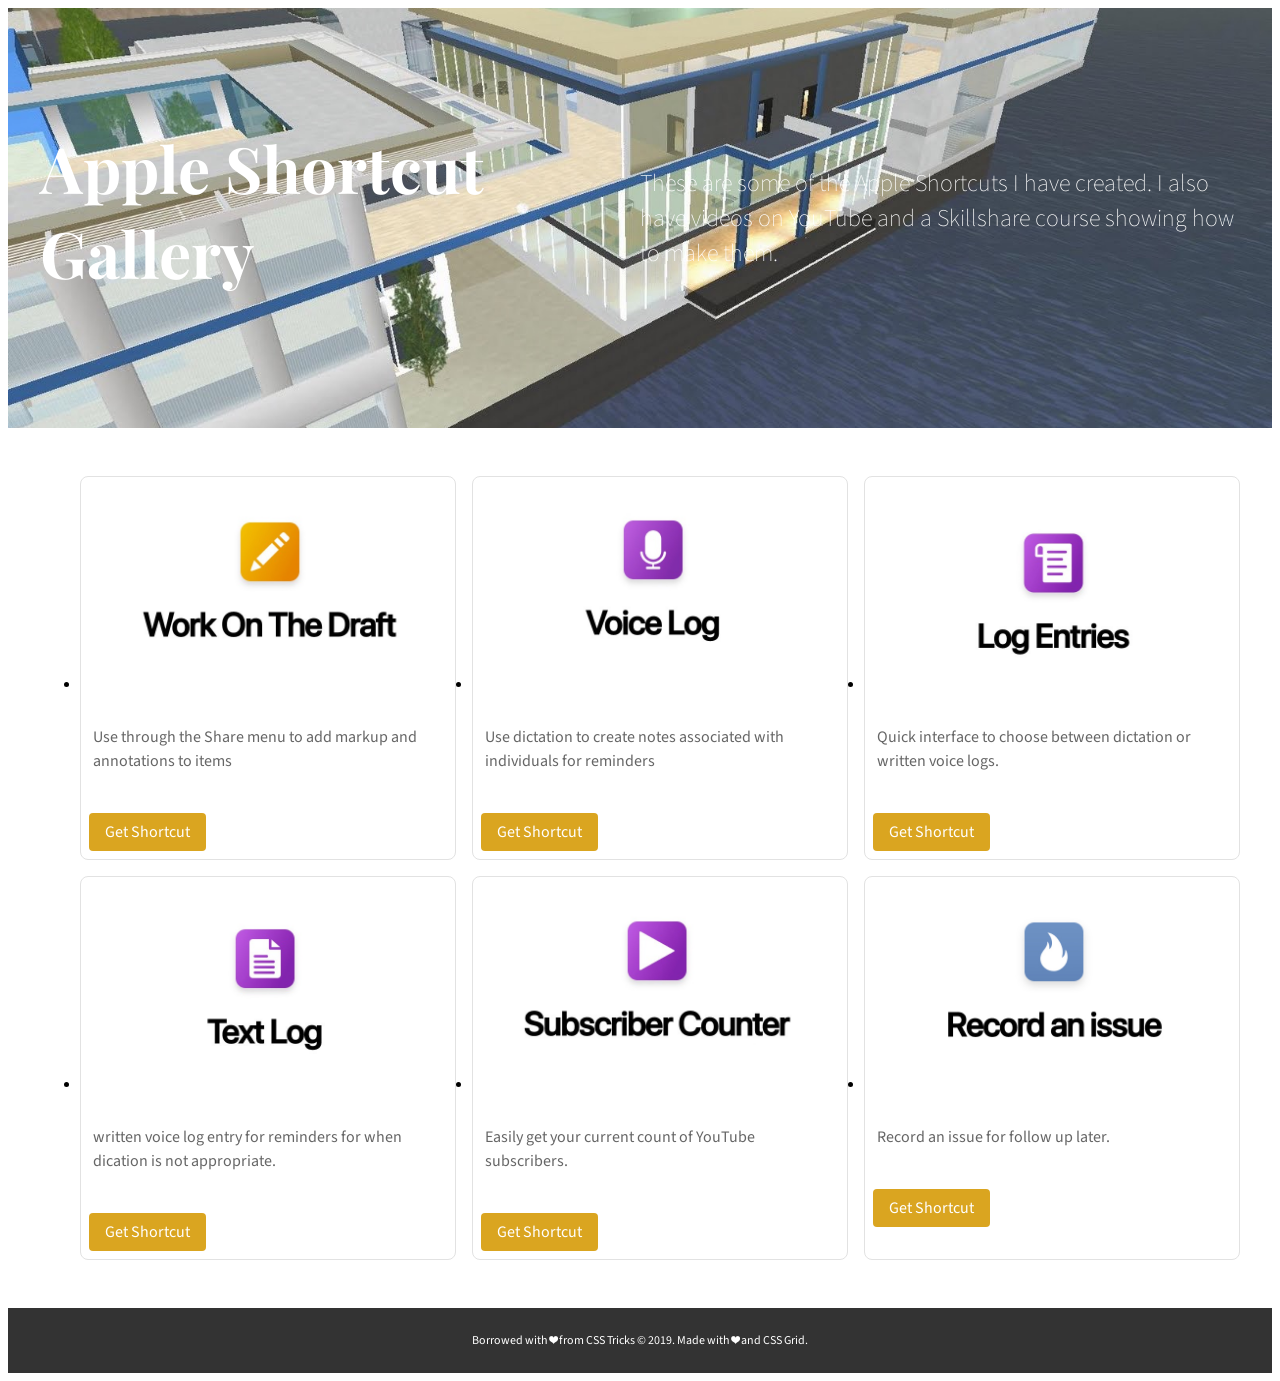
==== index.html @ 3424540e "layout" ====
<!DOCTYPE html>
<html lang="en">
  <head>
    <meta charset="utf-8">
    <meta name="viewport" content="width=device-width, initial-scale=1, shrink-to-fit=no">
    <meta http-equiv="Cache-control" content="public">   
    <title>ccmehil - just me</title>
    <style>
        /* Typography imported from Google Fonts */
        @import url('https://fonts.googleapis.com/css?family=Playfair+Display|Source+Sans+Pro:200,400');

        h1, h2, h3, h4, h5, h6 {
        font-family: 'Playfair Display', serif;
        }

        p, a {
        font-family: 'Source Sans Pro', sans-serif;
        }

        /* Generic styles */
        html {
        scroll-behavior: smooth;
        }

        a {
        background-color: goldenrod;
        text-decoration: none;
        color: white;
        border-radius: .25rem;
        text-align: center;
        display: inline-block;
        transition: all .3s;
        }

        a:hover {
        opacity: .6;
        }

        /* Styles for the hero image */
        .hero {
        /* Photo by mnm.all on Unsplash */
        background: url('https://ccmehil.github.io/assets/img/herobanner.jpeg') center;
        background-size: cover;
        padding: 4rem 2rem;
        /* grid styles */
        display: grid;
        grid-template-columns: repeat(auto-fit, minmax(240px, 1fr));
        align-items: center;
        }

        .hero > * {
        color: white;
        }

        .hero > h1 {
        font-size: 4rem;
        padding-bottom: 1rem;
        }

        .hero > article > p {
        font-size: 1.5rem;
        font-weight: 200;
        }

        .hero > article > a {
        padding: 1rem;
        margin-top: .75rem;
        }

        /* shortcuts styles */
        .shortcuts {
        padding: 2rem;
        }

        .shortcuts > ul {
        display: grid;
        grid-template-columns: repeat(auto-fit, minmax(320px, 1fr));
        grid-gap: 1rem;
        }

        .shortcuts > ul > li {
        border: 1px solid #E2E2E2;
        border-radius: .5rem;
        }

        .shortcuts > ul > li > figure {
        max-height: 220px;
        overflow: hidden;
        border-top-left-radius: .5rem;
        border-top-right-radius: .5rem;
        position: relative;
        }

        .shortcuts > ul > li > figure > img {
        width: 100%;
        }

        .shortcuts > ul > li > figure > figcaption {
        position: absolute;
        bottom: 0;
        background-color: rgba(0,0,0,.7);
        width: 100%;
        }

        .shortcuts > ul > li > figure > figcaption > h3 {
        color: white;
        padding: .75rem;
        font-size: 1.25rem;
        }

        .shortcuts > ul > li > p {
        font-size: 1rem;
        line-height: 1.5;
        padding: 1rem .75rem;
        color: #666666;
        }

        .shortcuts > ul > li > a {
        padding: .5rem 1rem;
        margin: .5rem;
        }

        /* footer */
        footer {
        background-color: #333;
        padding: .75rem;
        color: white;
        text-align: center;
        font-size: .75rem;
        }
    </style>
</head>
<body>

    <main class="wrapper">
        <section class="hero">
            <h1>Apple Shortcut Gallery</h1>
            <article>
              <p>These are some of the Apple Shortcuts I have created. I also have videos on YouTube and a Skillshare course showing how to make them.</p>
            </article>
        </section>
        <section class="shortcuts" id="shortcuts">
          <ul>
            <li>
                <figure>
                  <img src="assets/img/img-8.jpeg" alt="" width="80%"/>
                </figure>
                <p>
                  Use through the Share menu to add markup and annotations to items
                </p>
                <a href="https://www.icloud.com/shortcuts/ed028cda2d9a4ac7bae7fb1ce3483de3">Get Shortcut</a>
            </li>
            <li>
                <figure>
                    <img src="assets/img/img-4.jpeg" alt="" width="80%"/>
                  </figure>
                  <p>
                    Use dictation to create notes associated with individuals for reminders
                  </p>
                  <a href="https://www.icloud.com/shortcuts/b422f45944e042689e228dc8a983842a">Get Shortcut</a>
            </li>
            <li>
                <figure>
                    <img src="assets/img/img-6.jpeg" alt="" width="80%"/>
                  </figure>
                  <p>
                    Quick interface to choose between dictation or written voice logs.
                  </p>
                  <a href="https://www.icloud.com/shortcuts/52d24139da604d50ae98bc95b30d02dd">Get Shortcut</a>
            </li>
            <li>
                <figure>
                    <img src="assets/img/img-5.jpeg" alt="" width="80%"/>
                  </figure>
                  <p>
                    written voice log entry for reminders for when dication is not appropriate.
                  </p>
                  <a href="https://www.icloud.com/shortcuts/35e15d03d7174f07a9a2e224802a42cd">Get Shortcut</a>
            </li> 
            <li>
                <figure>
                    <img src="assets/img/img-9.jpeg" alt="" width="80%"/>
                  </figure>
                  <p>
                    Easily get your current count of YouTube subscribers.
                  </p>
                  <a href="https://www.icloud.com/shortcuts/d7707c1ed9d54969bbcec424e1f678bb">Get Shortcut</a>
            </li>
            <li>
                <figure>
                    <img src="assets/img/img-16.jpeg" alt="" width="80%"/>
                  </figure>
                  <p>
                    Record an issue for follow up later.
                  </p>
                  <a href="https://www.icloud.com/shortcuts/1f21e3c0856e48bfa2c098eaf8e715fa">Get Shortcut</a>
            </li>           
          </ul>
        </section>
      </main>
      <footer>
        <p>Borrowed with ❤ from <ahref="https://css-tricks.com/look-ma-no-media-queries-responsive-layouts-using-css-grid/">CSS Tricks</a> &copy; 2019. Made with ❤ and CSS Grid.</p>
      </footer>
</body>
</html>
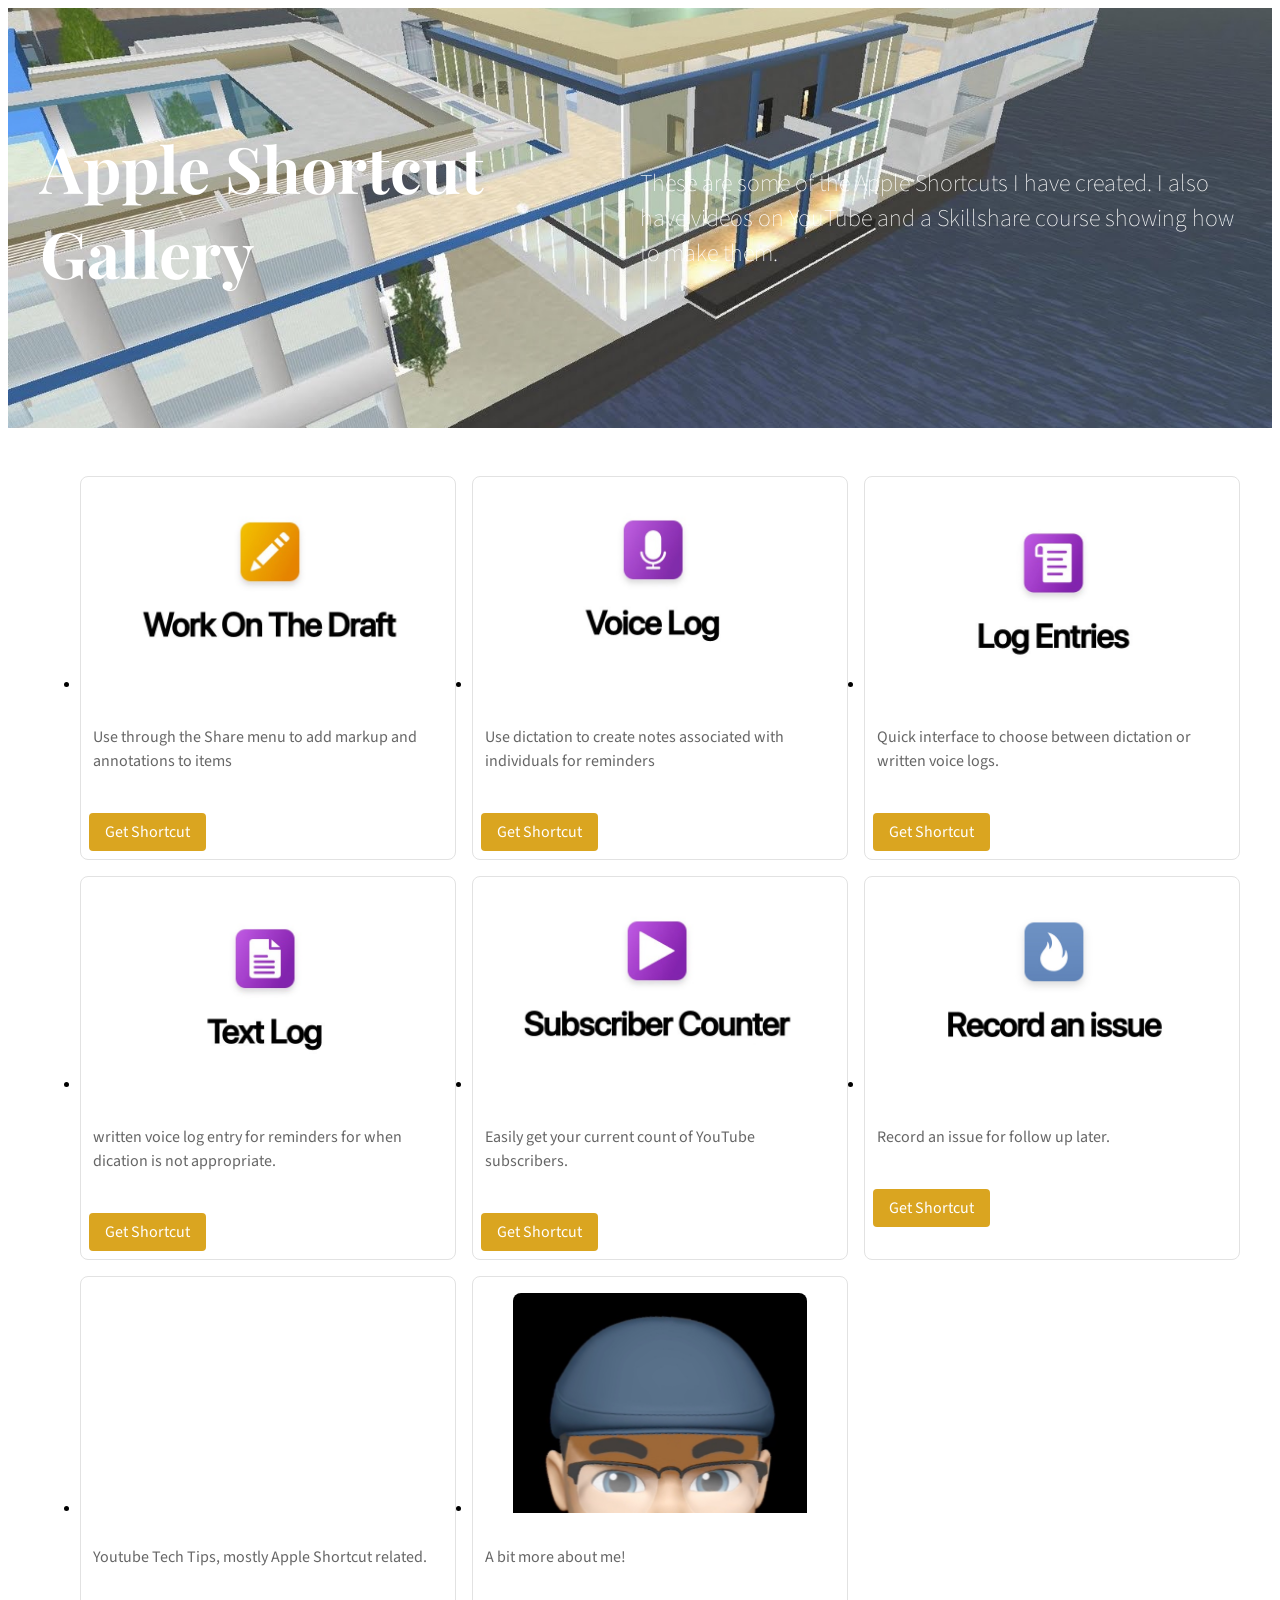
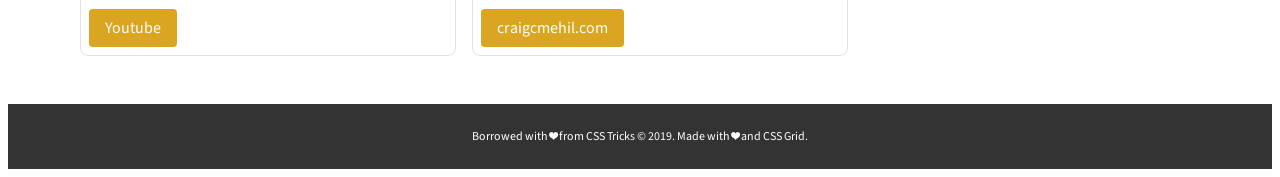
==== commit 6905fd51: "content" ====
--- a/index.html
+++ b/index.html
@@ -194,7 +194,25 @@
                     Record an issue for follow up later.
                   </p>
                   <a href="https://www.icloud.com/shortcuts/1f21e3c0856e48bfa2c098eaf8e715fa">Get Shortcut</a>
-            </li>           
+            </li>
+            <li>
+              <figure>
+                <iframe width="560" height="315" src="https://www.youtube.com/embed/J1ITTrIgRZA" title="YouTube video player" frameborder="0" allow="accelerometer; autoplay; clipboard-write; encrypted-media; gyroscope; picture-in-picture" allowfullscreen></iframe>
+                </figure>
+                <p>
+                  Youtube Tech Tips, mostly Apple Shortcut related.
+                </p>
+                <a href="https://youtu.be/J1ITTrIgRZA">Youtube</a>
+            </li>  
+            <li>
+              <figure>
+                  <img src="assets/img/head.jpeg" alt="" width="80%"/>
+                </figure>
+                <p>
+                  A bit more about me!
+                </p>
+                <a href="https://craigcmehil.com">craigcmehil.com</a>
+            </li>  
           </ul>
         </section>
       </main>
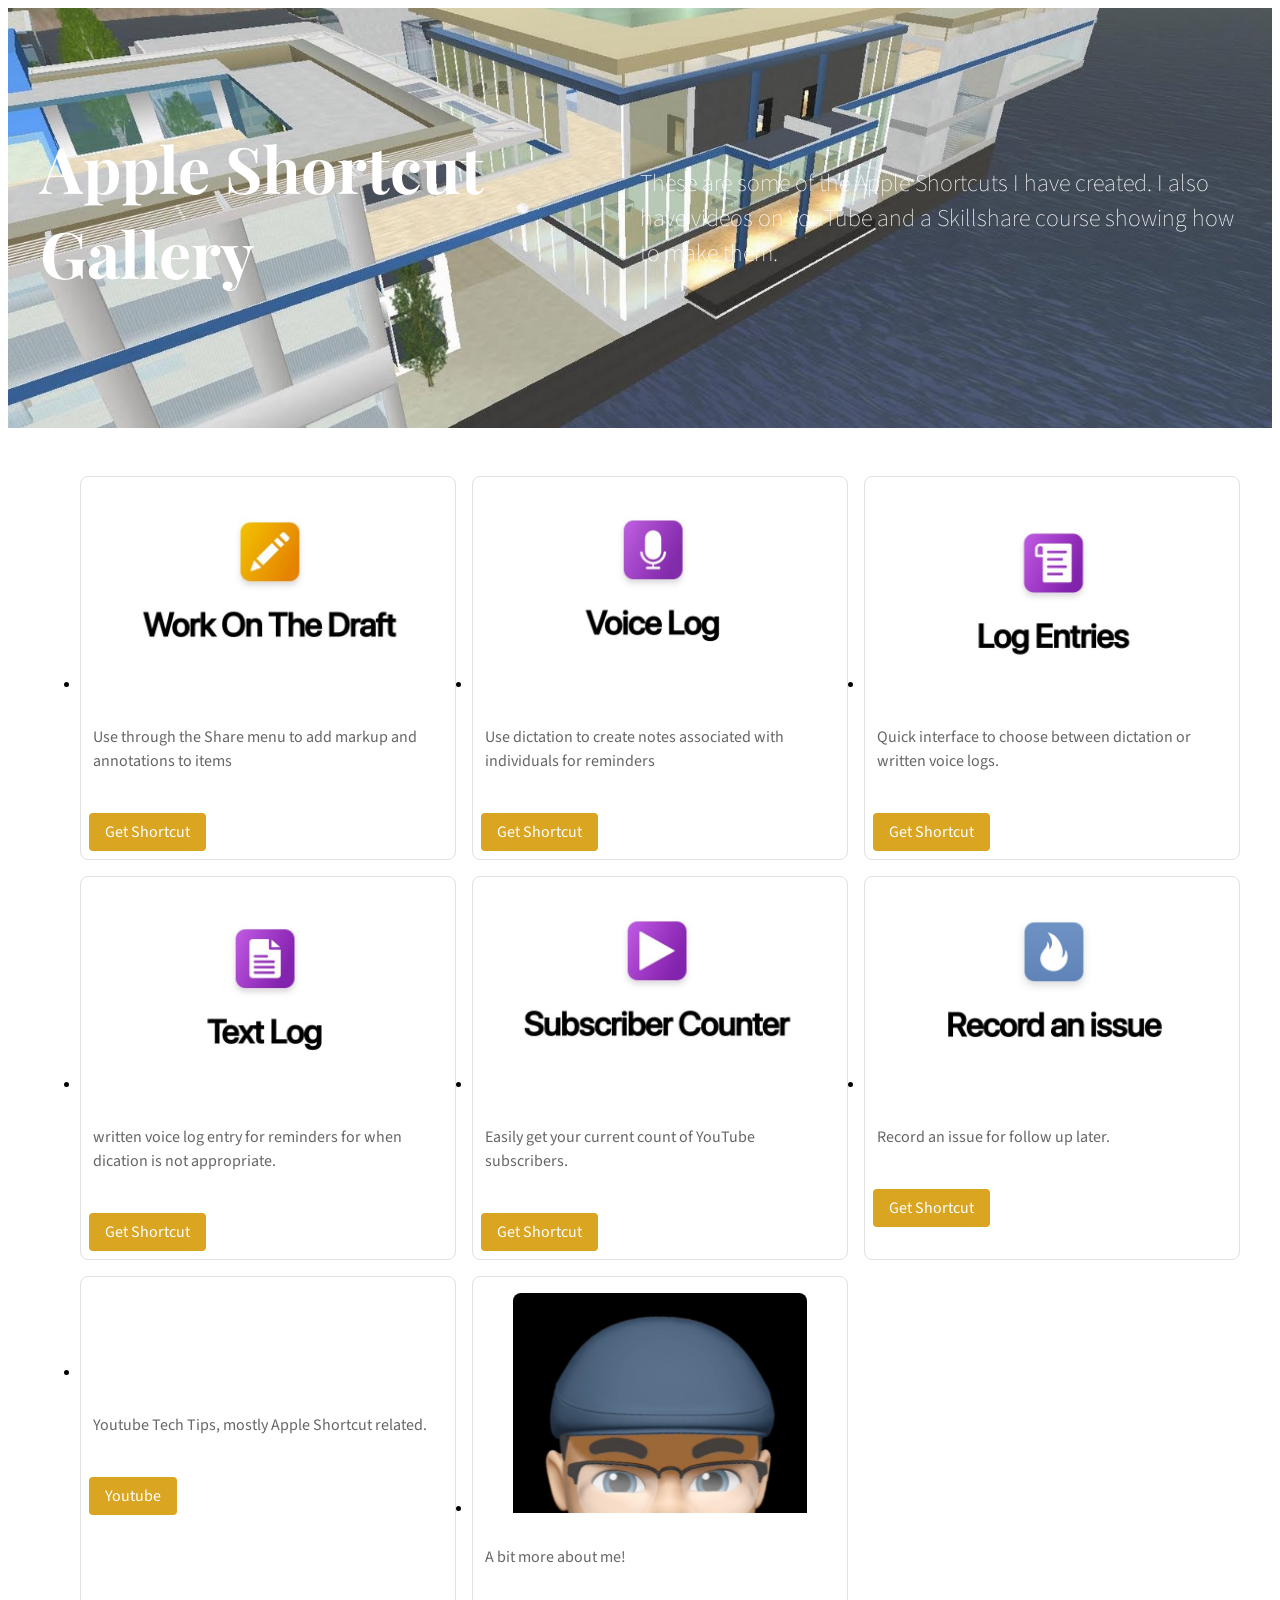
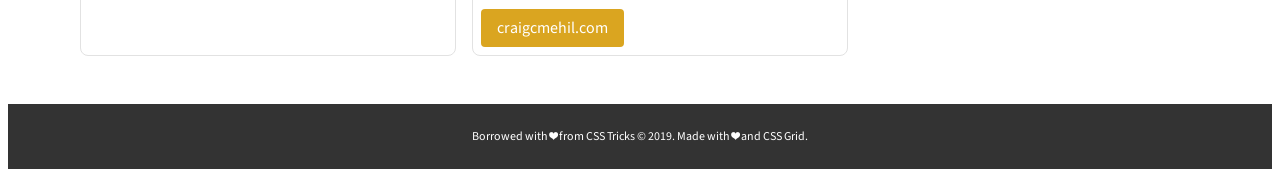
==== commit 0ca19e27: "content" ====
--- a/index.html
+++ b/index.html
@@ -197,7 +197,7 @@
             </li>
             <li>
               <figure>
-                <iframe width="560" height="315" src="https://www.youtube.com/embed/J1ITTrIgRZA" title="YouTube video player" frameborder="0" allow="accelerometer; autoplay; clipboard-write; encrypted-media; gyroscope; picture-in-picture" allowfullscreen></iframe>
+                <iframe width="150" height="84" src="https://www.youtube.com/embed/J1ITTrIgRZA" title="YouTube video player" frameborder="0" allow="accelerometer; autoplay; clipboard-write; encrypted-media; gyroscope; picture-in-picture" allowfullscreen></iframe>
                 </figure>
                 <p>
                   Youtube Tech Tips, mostly Apple Shortcut related.
@@ -206,7 +206,7 @@
             </li>  
             <li>
               <figure>
-                  <img src="assets/img/head.jpeg" alt="" width="80%"/>
+                  <img src="assets/img/head.jpeg" alt="" width="50%"/>
                 </figure>
                 <p>
                   A bit more about me!
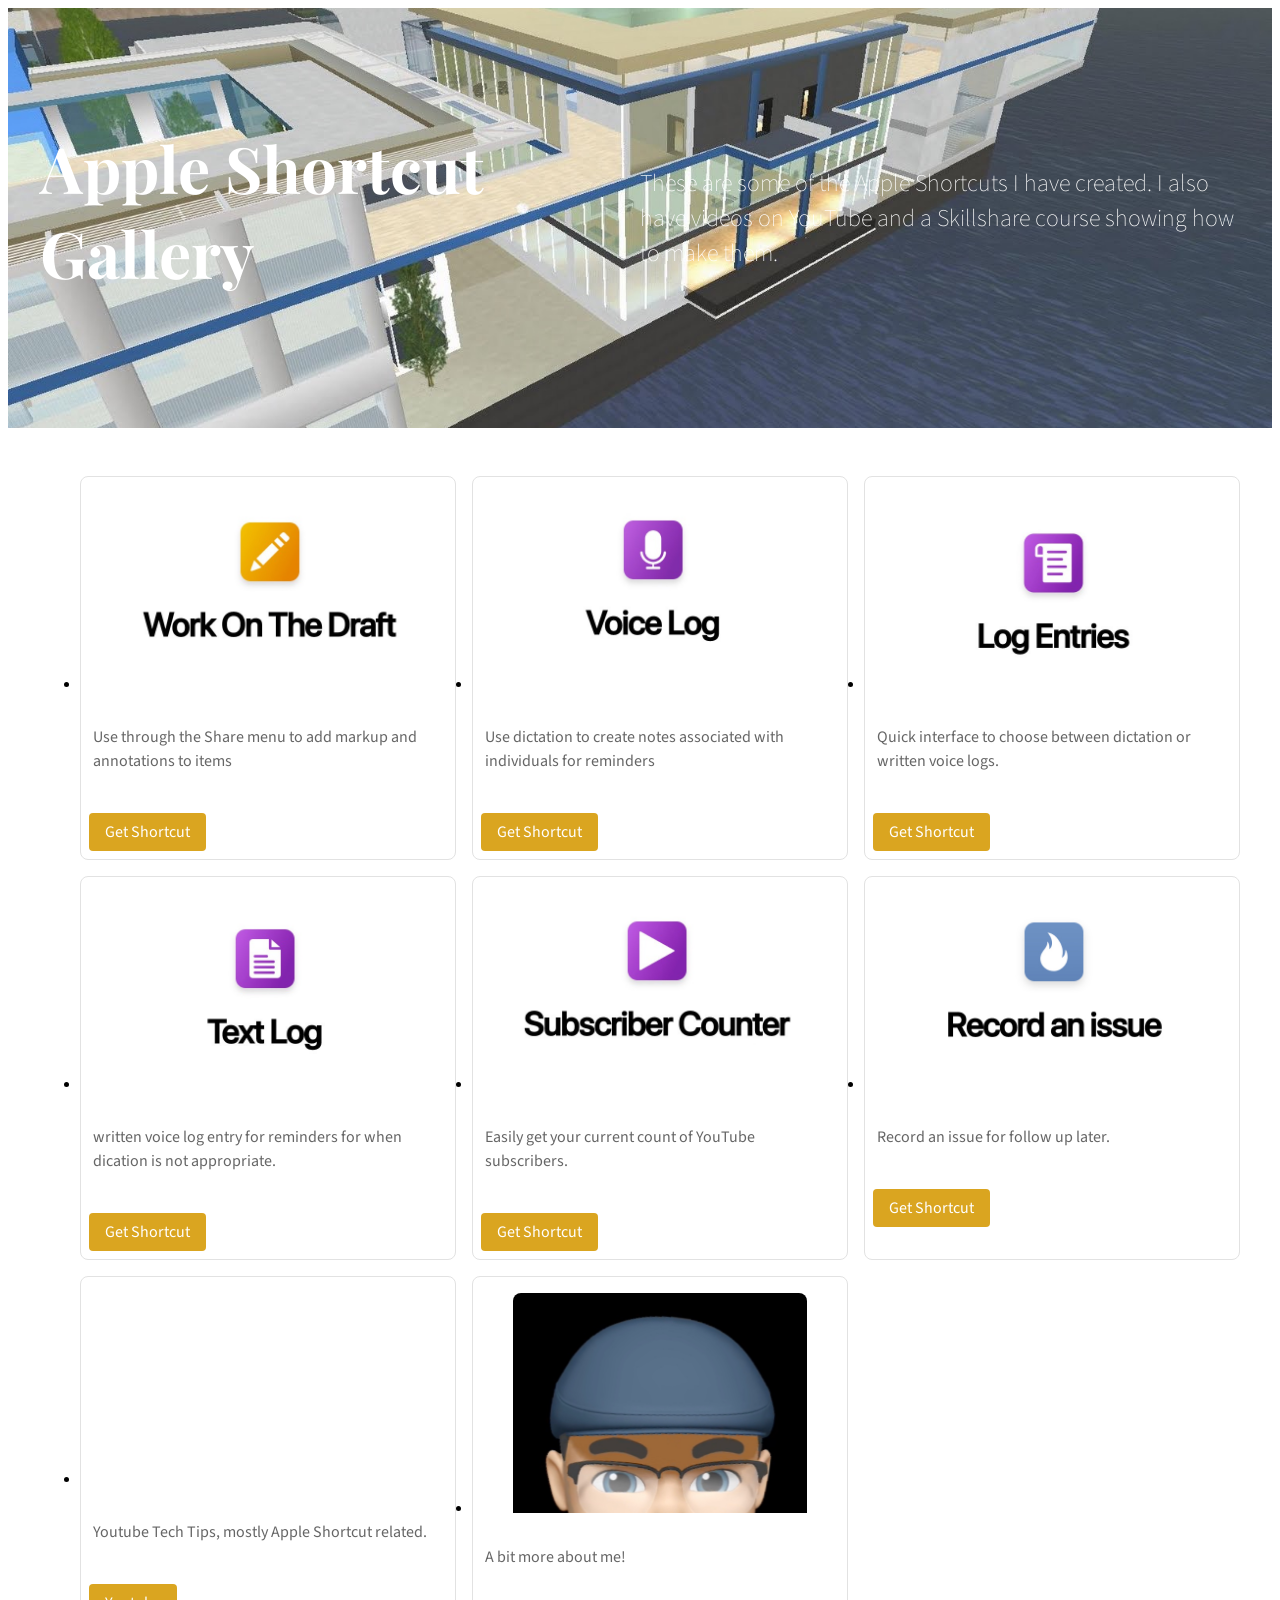
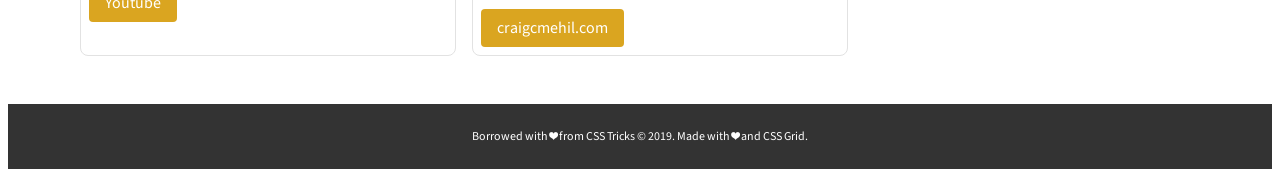
==== commit 341b3e45: "content" ====
--- a/index.html
+++ b/index.html
@@ -197,7 +197,7 @@
             </li>
             <li>
               <figure>
-                <iframe width="150" height="84" src="https://www.youtube.com/embed/J1ITTrIgRZA" title="YouTube video player" frameborder="0" allow="accelerometer; autoplay; clipboard-write; encrypted-media; gyroscope; picture-in-picture" allowfullscreen></iframe>
+                <iframe width="340" height="191" src="https://www.youtube.com/embed/J1ITTrIgRZA" title="YouTube video player" frameborder="0" allow="accelerometer; autoplay; clipboard-write; encrypted-media; gyroscope; picture-in-picture" allowfullscreen></iframe>
                 </figure>
                 <p>
                   Youtube Tech Tips, mostly Apple Shortcut related.
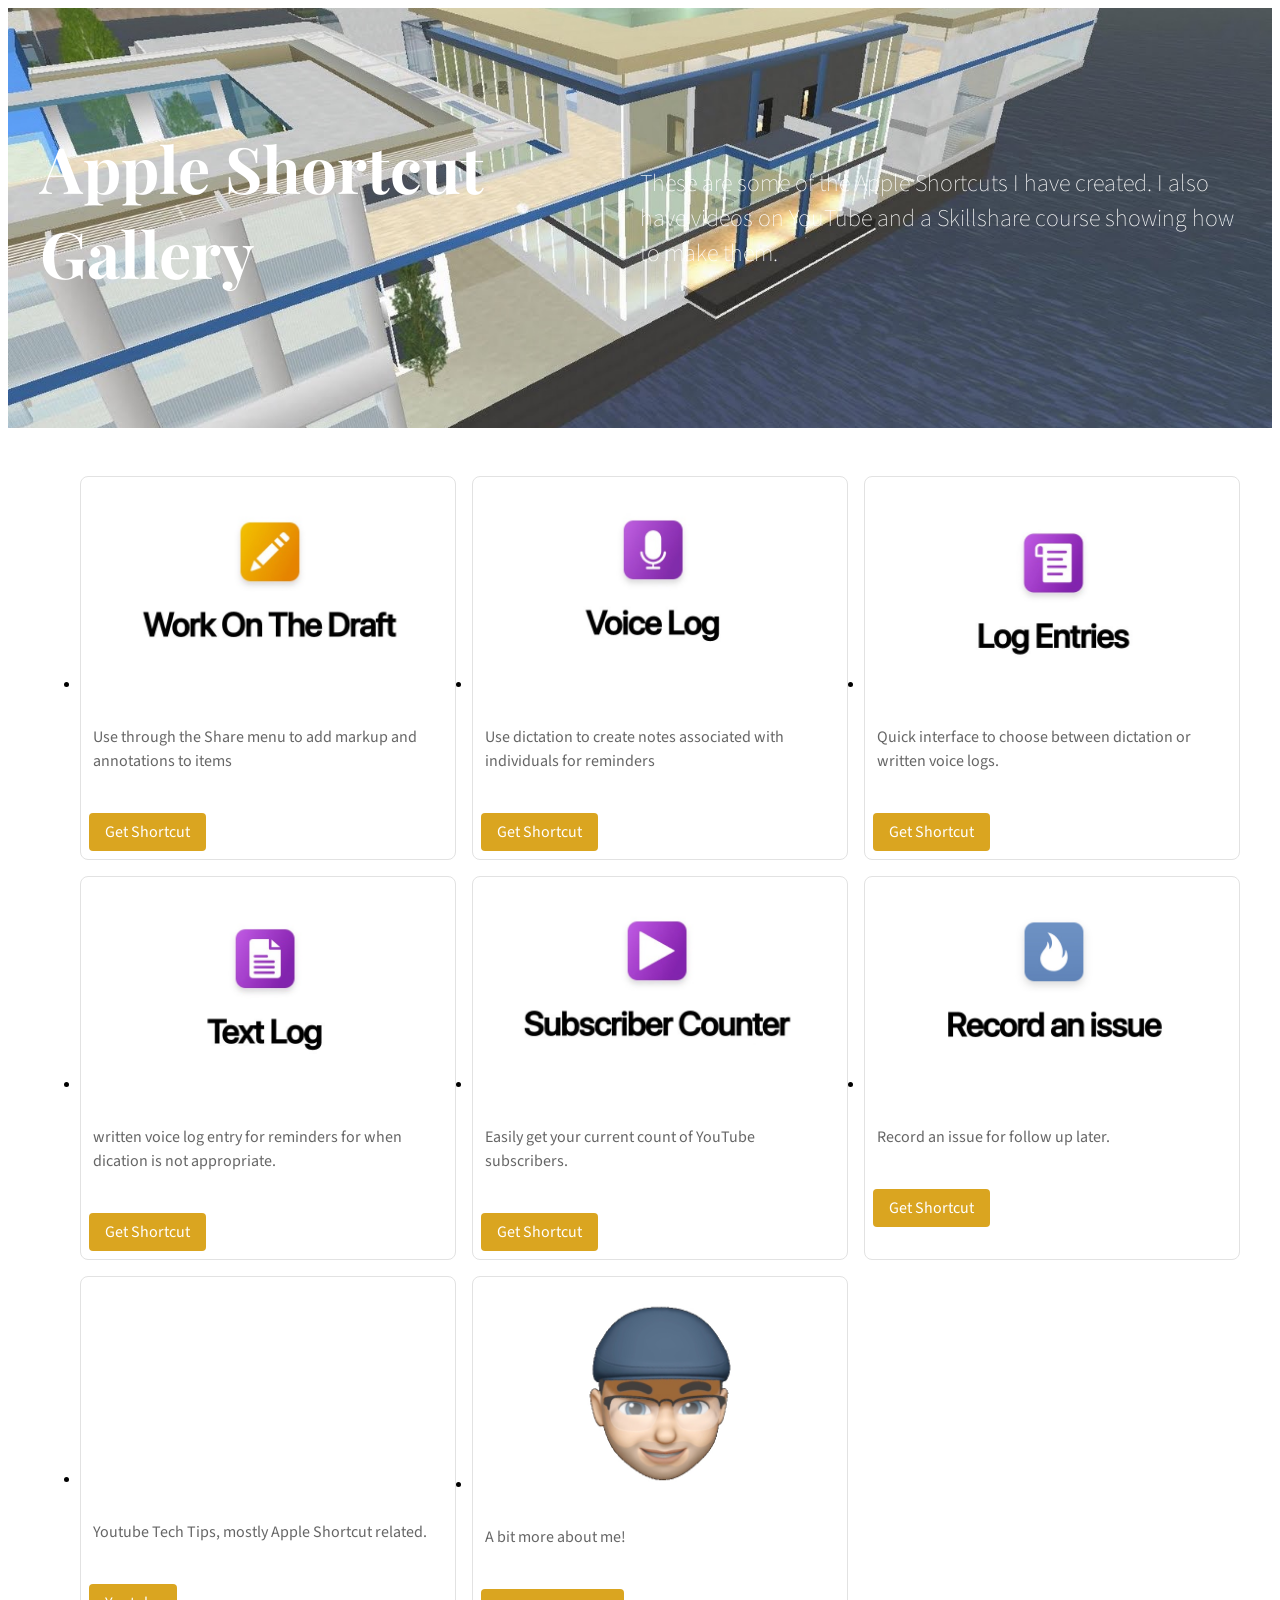
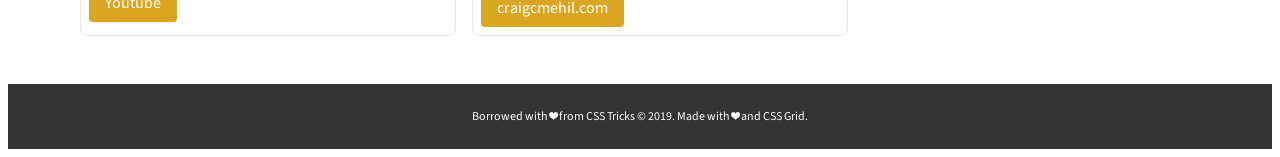
==== commit a49cfe6f: "content" ====
--- a/index.html
+++ b/index.html
@@ -206,7 +206,7 @@
             </li>  
             <li>
               <figure>
-                  <img src="assets/img/head.jpeg" alt="" width="50%"/>
+                  <img src="assets/img/head.jpeg" alt="" width="80%"/>
                 </figure>
                 <p>
                   A bit more about me!
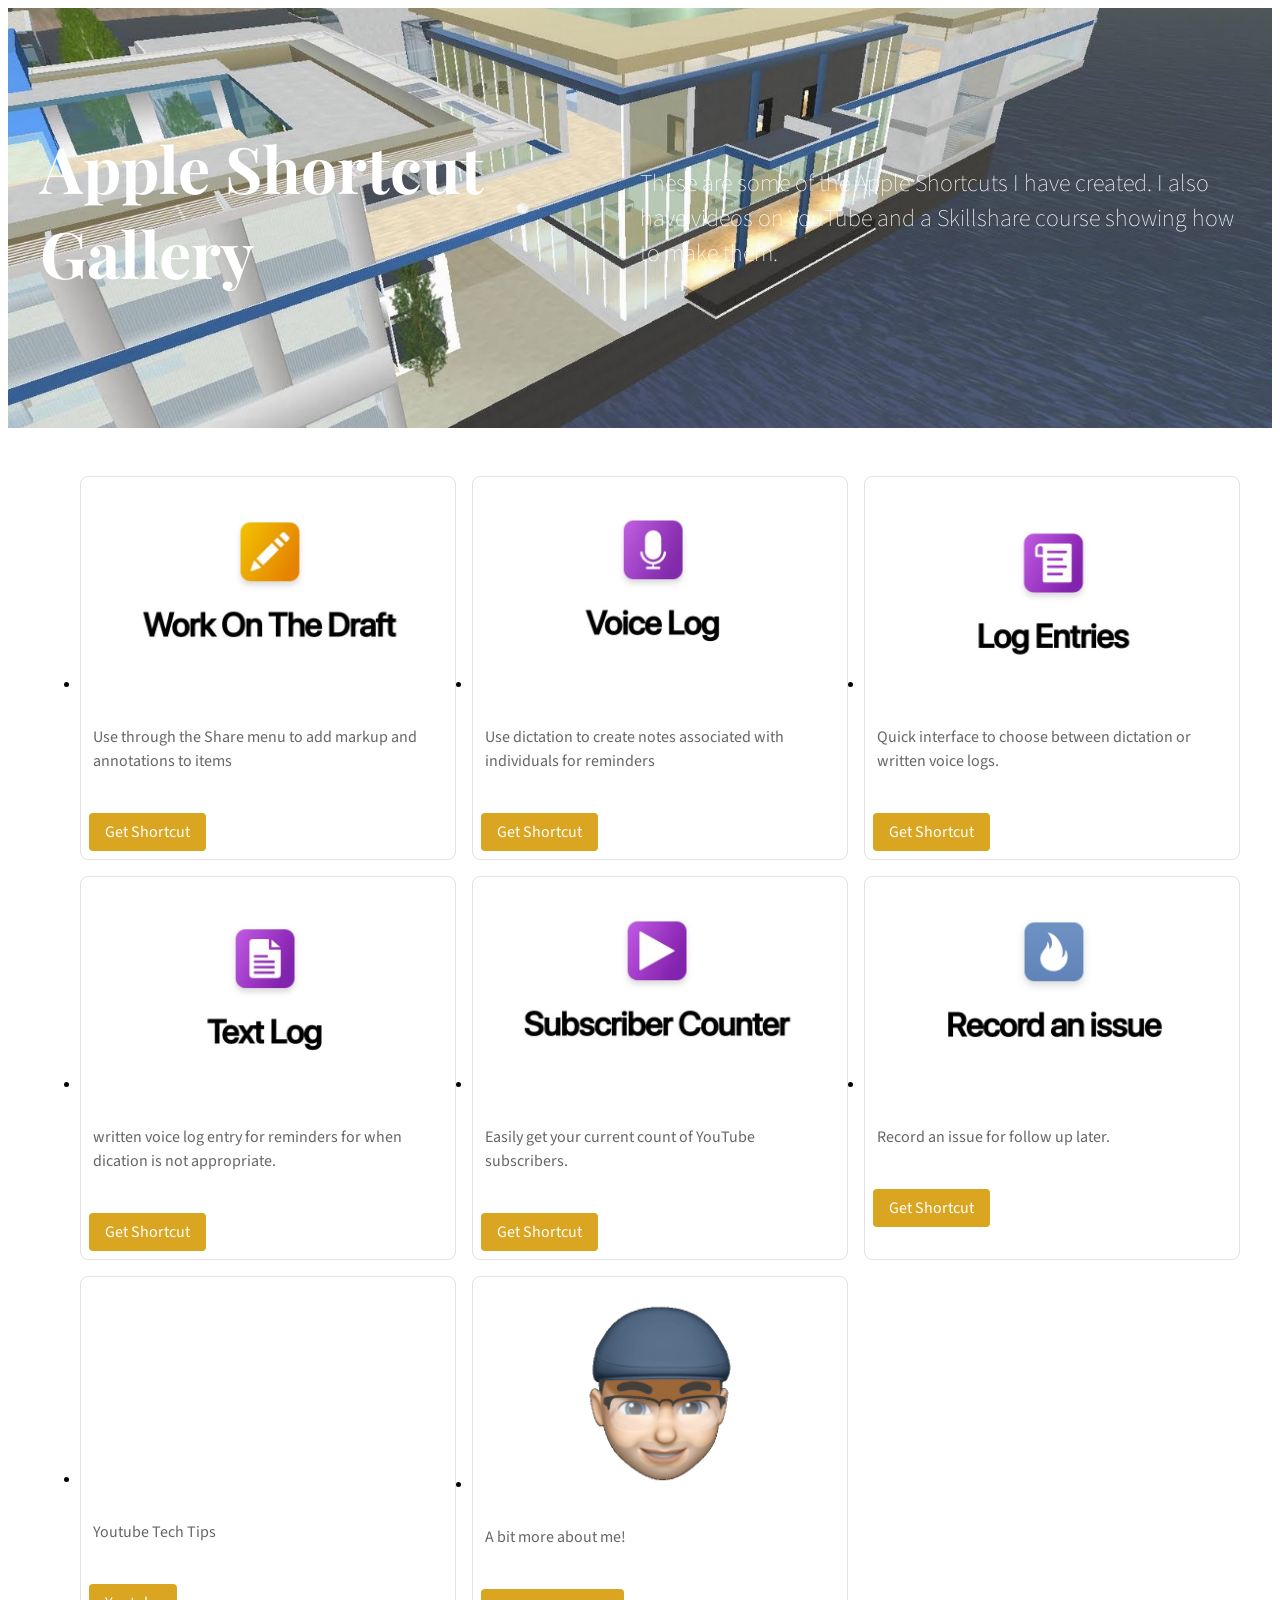
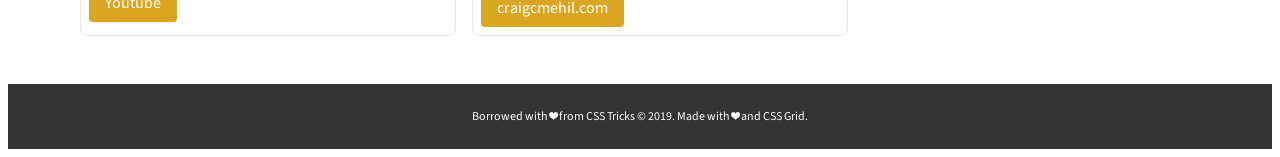
==== commit 55bc2ade: "content" ====
--- a/index.html
+++ b/index.html
@@ -200,7 +200,7 @@
                 <iframe width="340" height="191" src="https://www.youtube.com/embed/J1ITTrIgRZA" title="YouTube video player" frameborder="0" allow="accelerometer; autoplay; clipboard-write; encrypted-media; gyroscope; picture-in-picture" allowfullscreen></iframe>
                 </figure>
                 <p>
-                  Youtube Tech Tips, mostly Apple Shortcut related.
+                  Youtube Tech Tips
                 </p>
                 <a href="https://youtu.be/J1ITTrIgRZA">Youtube</a>
             </li>  
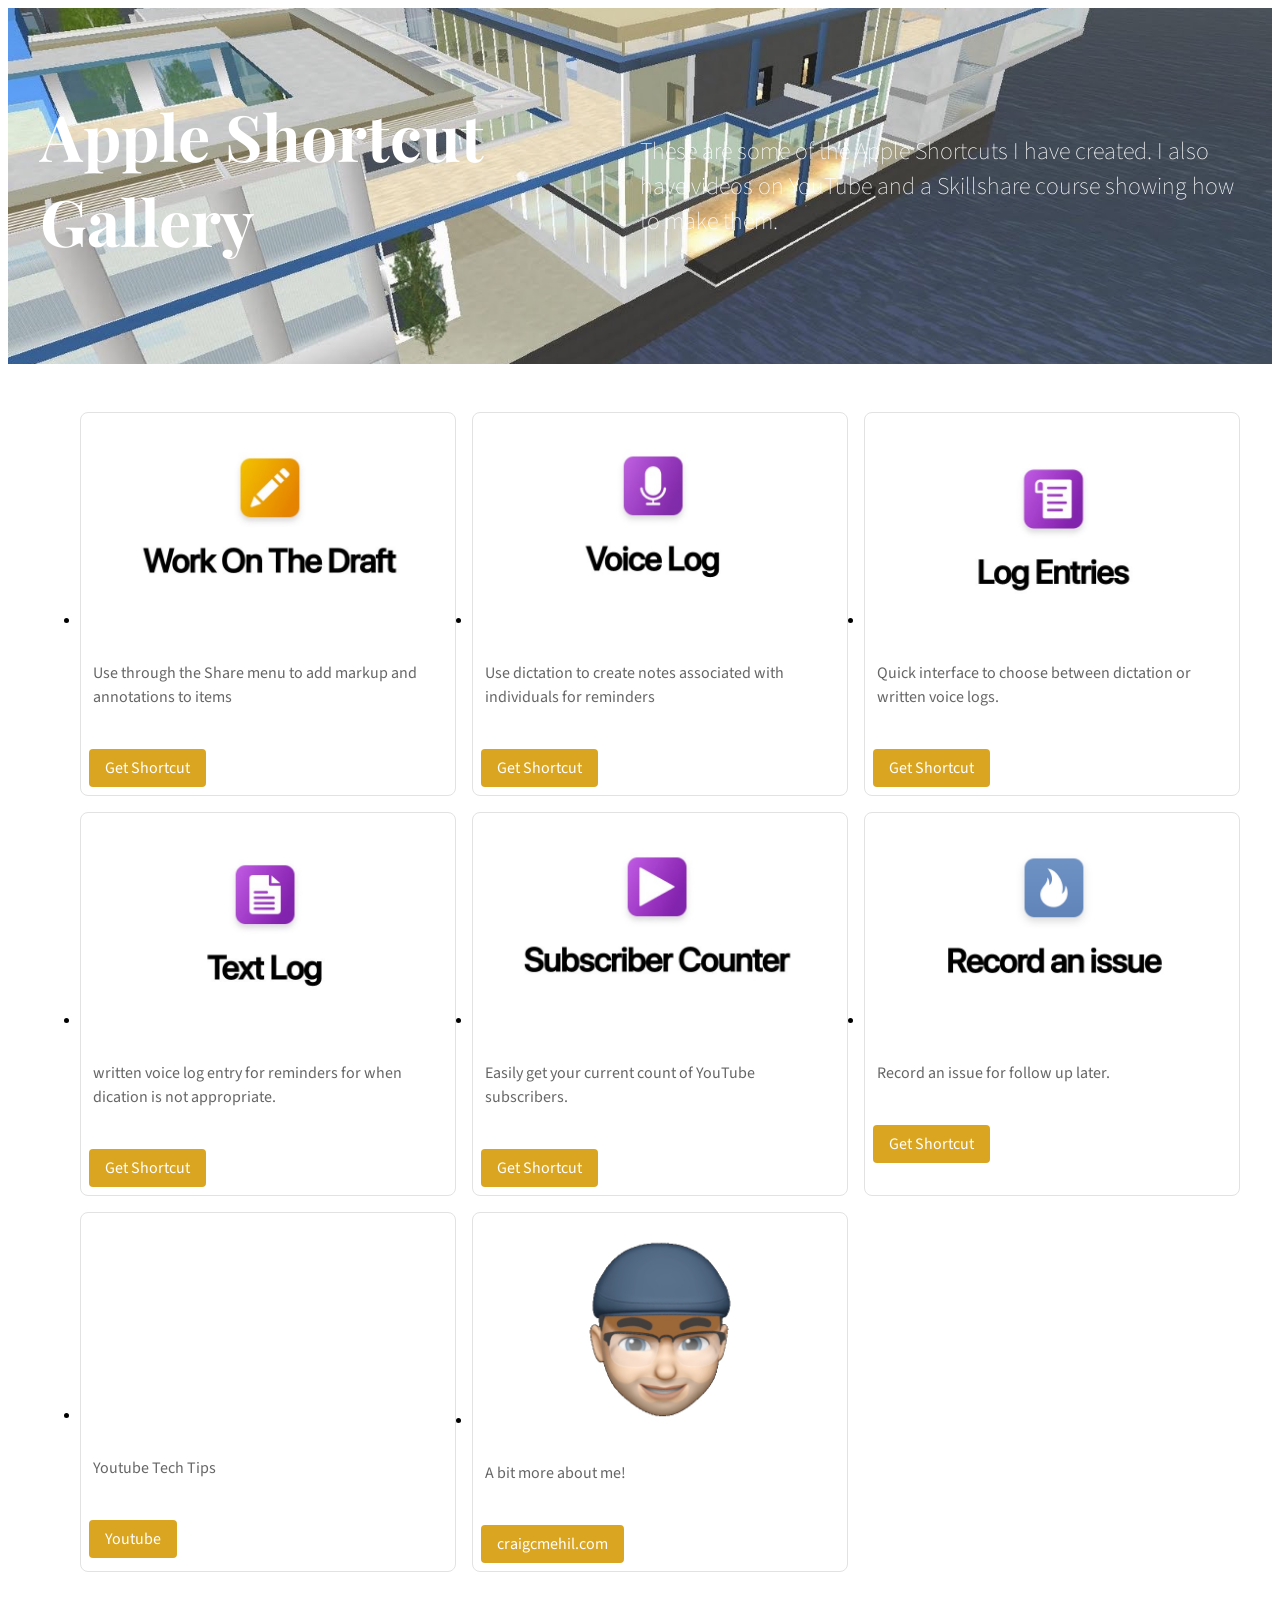
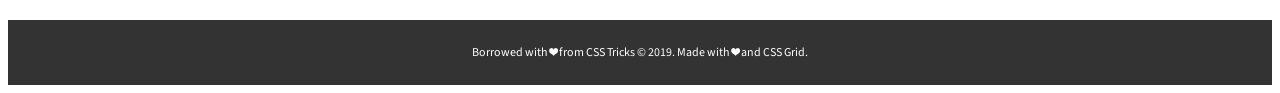
==== commit 0b23d9d3: "content" ====
--- a/index.html
+++ b/index.html
@@ -41,7 +41,7 @@
         /* Photo by mnm.all on Unsplash */
         background: url('https://ccmehil.github.io/assets/img/herobanner.jpeg') center;
         background-size: cover;
-        padding: 4rem 2rem;
+        padding: 2rem 2rem;
         /* grid styles */
         display: grid;
         grid-template-columns: repeat(auto-fit, minmax(240px, 1fr));
@@ -211,7 +211,7 @@
                 <p>
                   A bit more about me!
                 </p>
-                <a href="https://craigcmehil.com">craigcmehil.com</a>
+                <a href="https://github.com/ccmehil">craigcmehil.com</a>
             </li>  
           </ul>
         </section>
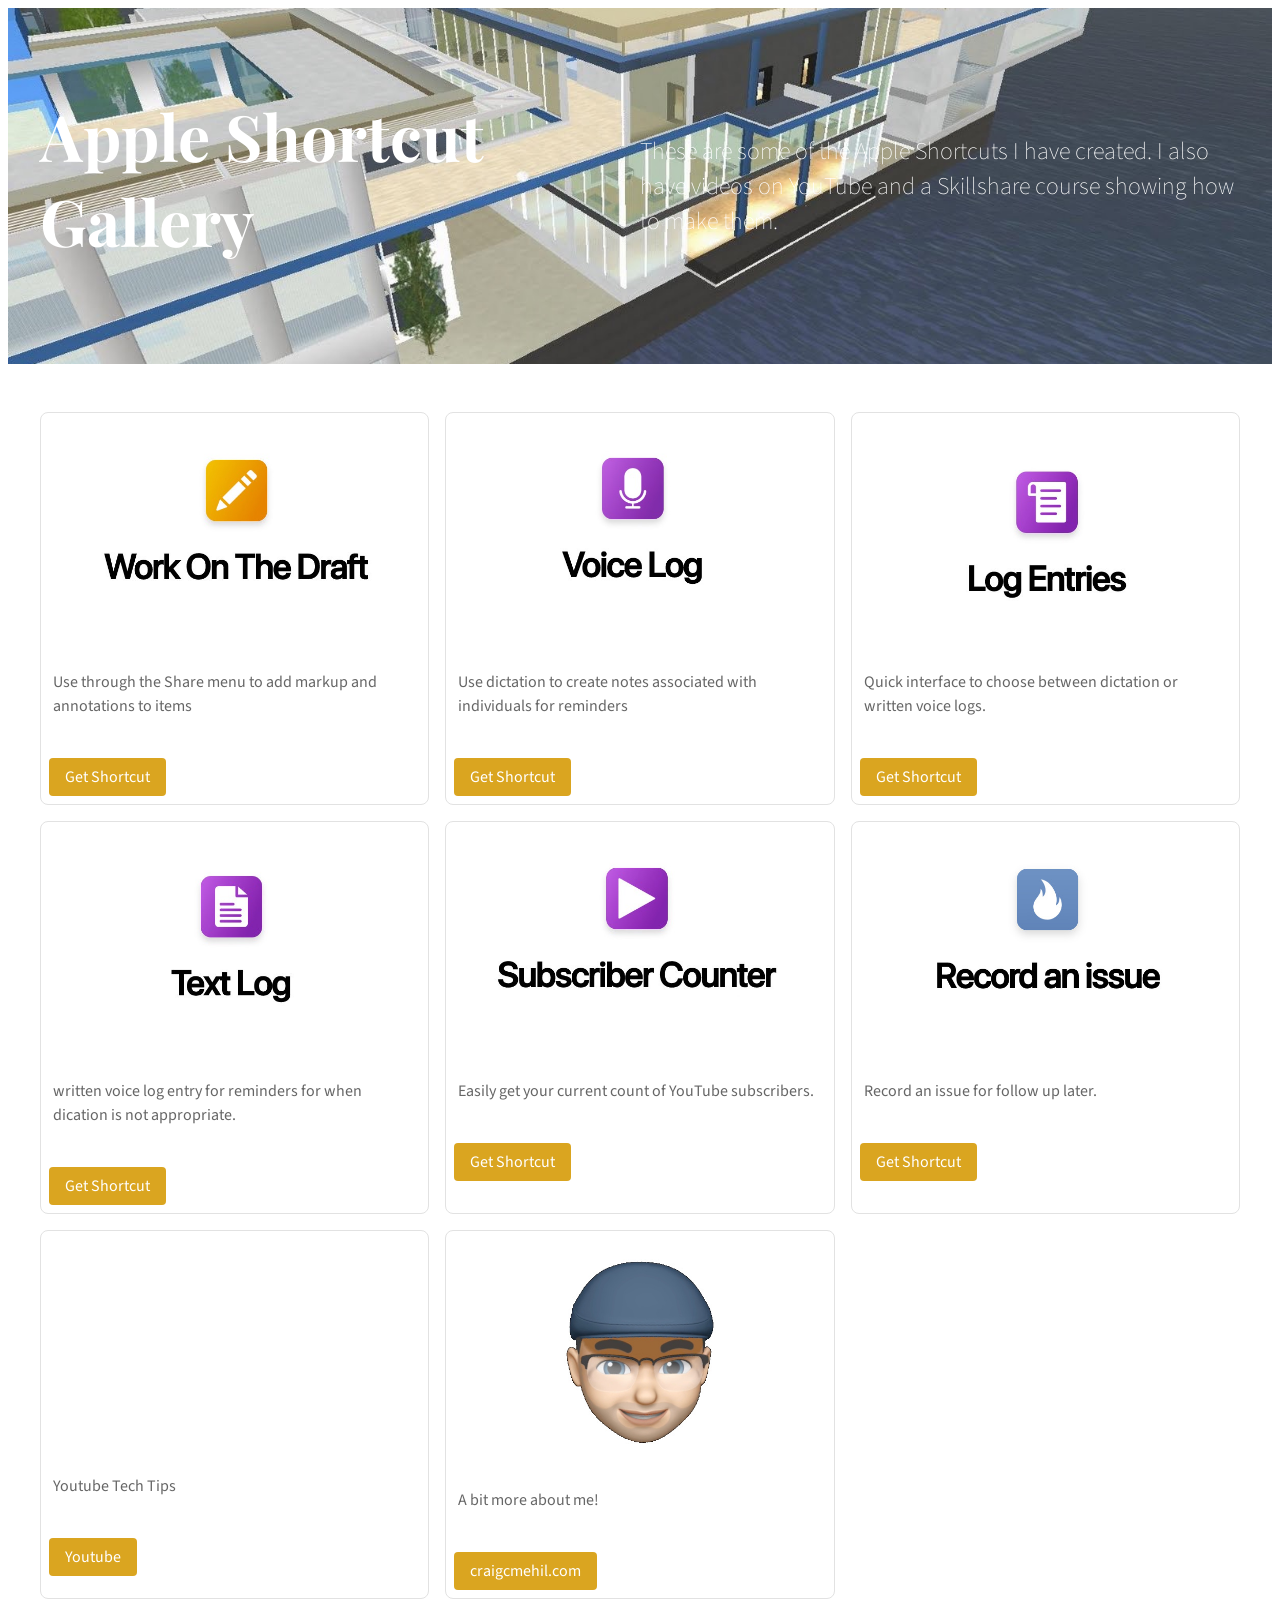
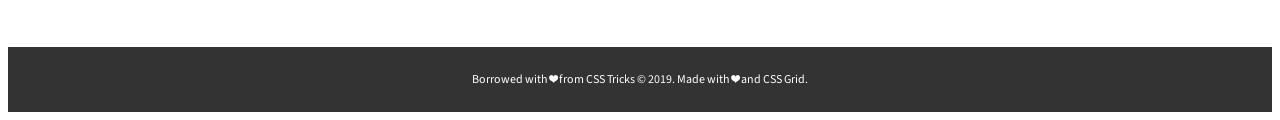
==== commit d3ba1f42: "content" ====
--- a/index.html
+++ b/index.html
@@ -5,130 +5,7 @@
     <meta name="viewport" content="width=device-width, initial-scale=1, shrink-to-fit=no">
     <meta http-equiv="Cache-control" content="public">   
     <title>ccmehil - just me</title>
-    <style>
-        /* Typography imported from Google Fonts */
-        @import url('https://fonts.googleapis.com/css?family=Playfair+Display|Source+Sans+Pro:200,400');
-
-        h1, h2, h3, h4, h5, h6 {
-        font-family: 'Playfair Display', serif;
-        }
-
-        p, a {
-        font-family: 'Source Sans Pro', sans-serif;
-        }
-
-        /* Generic styles */
-        html {
-        scroll-behavior: smooth;
-        }
-
-        a {
-        background-color: goldenrod;
-        text-decoration: none;
-        color: white;
-        border-radius: .25rem;
-        text-align: center;
-        display: inline-block;
-        transition: all .3s;
-        }
-
-        a:hover {
-        opacity: .6;
-        }
-
-        /* Styles for the hero image */
-        .hero {
-        /* Photo by mnm.all on Unsplash */
-        background: url('https://ccmehil.github.io/assets/img/herobanner.jpeg') center;
-        background-size: cover;
-        padding: 2rem 2rem;
-        /* grid styles */
-        display: grid;
-        grid-template-columns: repeat(auto-fit, minmax(240px, 1fr));
-        align-items: center;
-        }
-
-        .hero > * {
-        color: white;
-        }
-
-        .hero > h1 {
-        font-size: 4rem;
-        padding-bottom: 1rem;
-        }
-
-        .hero > article > p {
-        font-size: 1.5rem;
-        font-weight: 200;
-        }
-
-        .hero > article > a {
-        padding: 1rem;
-        margin-top: .75rem;
-        }
-
-        /* shortcuts styles */
-        .shortcuts {
-        padding: 2rem;
-        }
-
-        .shortcuts > ul {
-        display: grid;
-        grid-template-columns: repeat(auto-fit, minmax(320px, 1fr));
-        grid-gap: 1rem;
-        }
-
-        .shortcuts > ul > li {
-        border: 1px solid #E2E2E2;
-        border-radius: .5rem;
-        }
-
-        .shortcuts > ul > li > figure {
-        max-height: 220px;
-        overflow: hidden;
-        border-top-left-radius: .5rem;
-        border-top-right-radius: .5rem;
-        position: relative;
-        }
-
-        .shortcuts > ul > li > figure > img {
-        width: 100%;
-        }
-
-        .shortcuts > ul > li > figure > figcaption {
-        position: absolute;
-        bottom: 0;
-        background-color: rgba(0,0,0,.7);
-        width: 100%;
-        }
-
-        .shortcuts > ul > li > figure > figcaption > h3 {
-        color: white;
-        padding: .75rem;
-        font-size: 1.25rem;
-        }
-
-        .shortcuts > ul > li > p {
-        font-size: 1rem;
-        line-height: 1.5;
-        padding: 1rem .75rem;
-        color: #666666;
-        }
-
-        .shortcuts > ul > li > a {
-        padding: .5rem 1rem;
-        margin: .5rem;
-        }
-
-        /* footer */
-        footer {
-        background-color: #333;
-        padding: .75rem;
-        color: white;
-        text-align: center;
-        font-size: .75rem;
-        }
-    </style>
+    <link rel="stylesheet" href="styles.css">
 </head>
 <body>
 
--- a/styles.css
+++ b/styles.css
@@ -0,0 +1,124 @@
+/* Typography imported from Google Fonts */
+@import url('https://fonts.googleapis.com/css?family=Playfair+Display|Source+Sans+Pro:200,400');
+
+h1, h2, h3, h4, h5, h6 {
+font-family: 'Playfair Display', serif;
+}
+
+p, a {
+font-family: 'Source Sans Pro', sans-serif;
+}
+
+/* Generic styles */
+html {
+scroll-behavior: smooth;
+}
+
+a {
+background-color: goldenrod;
+text-decoration: none;
+color: white;
+border-radius: .25rem;
+text-align: center;
+display: inline-block;
+transition: all .3s;
+}
+
+a:hover {
+opacity: .6;
+}
+
+/* Styles for the hero image */
+.hero {
+/* Photo by mnm.all on Unsplash */
+background: url('https://ccmehil.github.io/assets/img/herobanner.jpeg') center;
+background-size: cover;
+padding: 2rem 2rem;
+/* grid styles */
+display: grid;
+grid-template-columns: repeat(auto-fit, minmax(240px, 1fr));
+align-items: center;
+}
+
+.hero > * {
+color: white;
+}
+
+.hero > h1 {
+font-size: 4rem;
+padding-bottom: 1rem;
+}
+
+.hero > article > p {
+font-size: 1.5rem;
+font-weight: 200;
+}
+
+.hero > article > a {
+padding: 1rem;
+margin-top: .75rem;
+}
+
+/* shortcuts styles */
+.shortcuts {
+padding: 2rem;
+}
+
+.shortcuts > ul {
+list-style: none;
+padding-left: 0;
+display: grid;
+grid-template-columns: repeat(auto-fit, minmax(320px, 1fr));
+grid-gap: 1rem;
+}
+
+.shortcuts > ul > li {
+border: 1px solid #E2E2E2;
+border-radius: .5rem;
+}
+
+.shortcuts > ul > li > figure {
+max-height: 220px;
+overflow: hidden;
+border-top-left-radius: .5rem;
+border-top-right-radius: .5rem;
+position: relative;
+}
+
+.shortcuts > ul > li > figure > img {
+width: 100%;
+}
+
+.shortcuts > ul > li > figure > figcaption {
+position: absolute;
+bottom: 0;
+background-color: rgba(0,0,0,.7);
+width: 100%;
+}
+
+.shortcuts > ul > li > figure > figcaption > h3 {
+color: white;
+padding: .75rem;
+font-size: 1.25rem;
+}
+
+.shortcuts > ul > li > p {
+font-size: 1rem;
+line-height: 1.5;
+padding: 1rem .75rem;
+color: #666666;
+}
+
+.shortcuts > ul > li > a {
+padding: .5rem 1rem;
+margin: .5rem;
+}
+
+/* footer */
+footer {
+background-color: #333;
+padding: .75rem;
+color: white;
+text-align: center;
+font-size: .75rem;
+}
